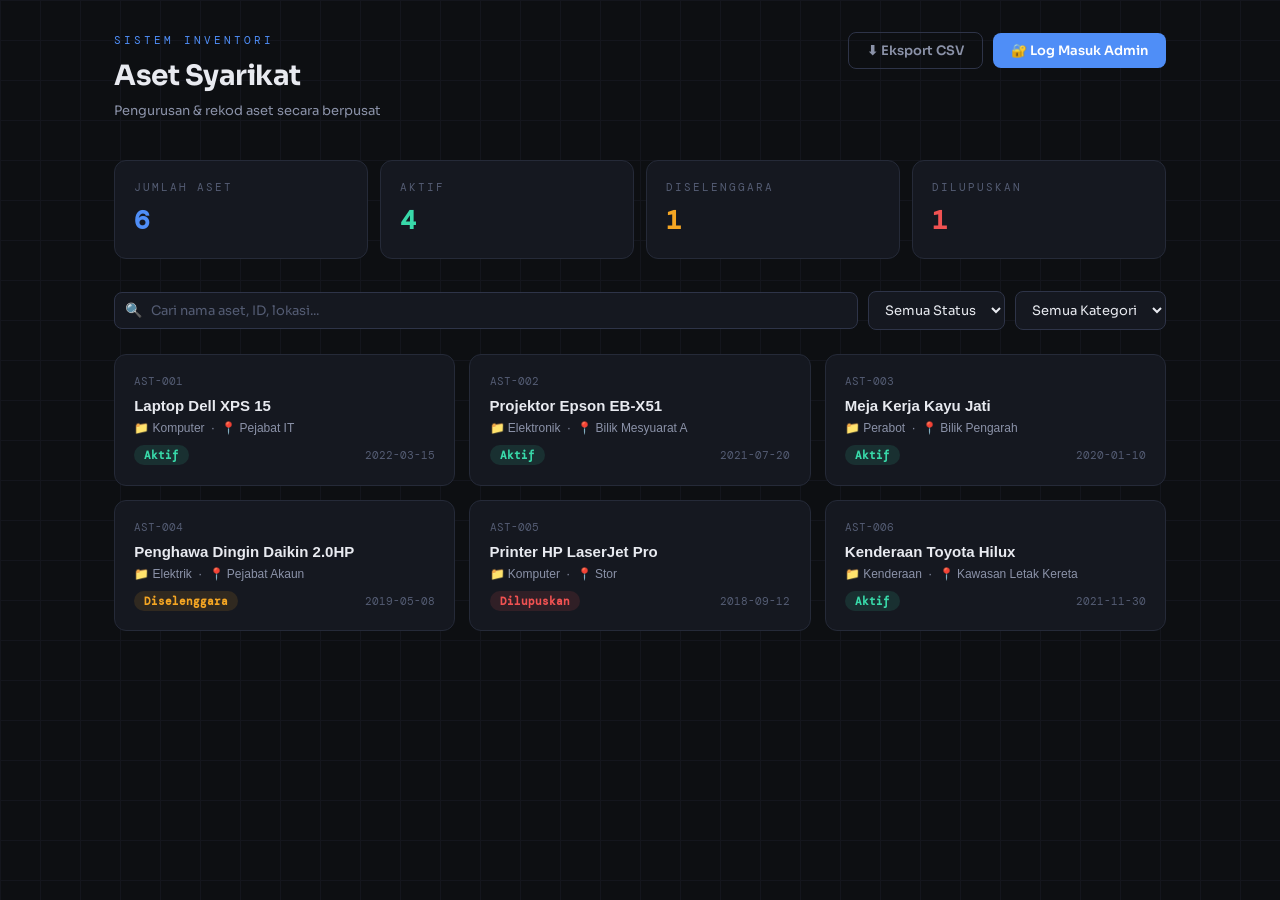
==== index.html @ 4e9213d9 "Add files via upload" ====
<!DOCTYPE html>
<html lang="ms">
<head>
<meta charset="UTF-8"/>
<meta name="viewport" content="width=device-width, initial-scale=1.0"/>
<title>Inventori Aset Syarikat</title>
<link href="https://fonts.googleapis.com/css2?family=DM+Mono:wght@400;500&family=Sora:wght@300;400;600;700&display=swap" rel="stylesheet"/>
<style>
:root {
  --bg: #0d0f12;
  --surface: #151820;
  --surface2: #1c2030;
  --border: #252a38;
  --border2: #2e3448;
  --accent: #4f8ef7;
  --accent2: #38d9a9;
  --warn: #f5a623;
  --danger: #f05252;
  --text: #e8eaf0;
  --text2: #8b92a8;
  --text3: #545c73;
  --mono: 'DM Mono', monospace;
  --sans: 'Sora', sans-serif;
}
*,*::before,*::after{box-sizing:border-box;margin:0;padding:0;}
html{scroll-behavior:smooth;}
body{font-family:var(--sans);background:var(--bg);color:var(--text);min-height:100vh;line-height:1.5;}

/* Subtle grid bg */
body::before{content:'';position:fixed;inset:0;background-image:linear-gradient(var(--border) 1px,transparent 1px),linear-gradient(90deg,var(--border) 1px,transparent 1px);background-size:40px 40px;opacity:0.3;pointer-events:none;z-index:0;}

.app{position:relative;z-index:1;max-width:1100px;margin:0 auto;padding:2rem 1.5rem;}

/* Header */
.header{display:flex;align-items:flex-start;justify-content:space-between;margin-bottom:2.5rem;gap:1rem;flex-wrap:wrap;}
.header-left{}
.logo-tag{font-family:var(--mono);font-size:11px;color:var(--accent);letter-spacing:3px;text-transform:uppercase;margin-bottom:6px;}
.title{font-size:28px;font-weight:700;color:var(--text);letter-spacing:-0.5px;}
.subtitle{font-size:13px;color:var(--text2);margin-top:4px;}
.header-right{display:flex;gap:10px;align-items:center;flex-wrap:wrap;}

/* Buttons */
.btn{padding:9px 18px;border-radius:8px;font-size:13px;font-weight:600;font-family:var(--sans);cursor:pointer;border:none;transition:all 0.15s;white-space:nowrap;}
.btn-primary{background:var(--accent);color:#fff;}
.btn-primary:hover{background:#3a7ae0;transform:translateY(-1px);}
.btn-ghost{background:transparent;color:var(--text2);border:1px solid var(--border2);}
.btn-ghost:hover{background:var(--surface2);color:var(--text);}
.btn-success{background:var(--accent2);color:#0d0f12;}
.btn-success:hover{background:#2bc499;}
.btn-danger{background:transparent;color:var(--danger);border:1px solid var(--danger);}
.btn-danger:hover{background:rgba(240,82,82,0.1);}
.btn-sm{padding:6px 12px;font-size:12px;}

/* Stats bar */
.stats-bar{display:grid;grid-template-columns:repeat(4,1fr);gap:12px;margin-bottom:2rem;}
.stat-card{background:var(--surface);border:1px solid var(--border);border-radius:12px;padding:1.1rem 1.2rem;}
.stat-label{font-size:11px;color:var(--text3);text-transform:uppercase;letter-spacing:2px;font-family:var(--mono);margin-bottom:6px;}
.stat-value{font-size:26px;font-weight:700;font-family:var(--mono);}
.stat-aktif{color:var(--accent2);}
.stat-selenggara{color:var(--warn);}
.stat-lupus{color:var(--danger);}
.stat-total{color:var(--accent);}

/* Toolbar */
.toolbar{display:flex;gap:10px;margin-bottom:1.5rem;flex-wrap:wrap;align-items:center;}
.search-wrap{position:relative;flex:1;min-width:200px;}
.search-wrap input{width:100%;background:var(--surface);border:1px solid var(--border2);border-radius:8px;padding:9px 12px 9px 36px;color:var(--text);font-size:13px;font-family:var(--sans);outline:none;transition:border-color 0.15s;}
.search-wrap input:focus{border-color:var(--accent);}
.search-wrap input::placeholder{color:var(--text3);}
.search-icon{position:absolute;left:11px;top:50%;transform:translateY(-50%);color:var(--text3);font-size:14px;pointer-events:none;}
.filter-select{background:var(--surface);border:1px solid var(--border2);border-radius:8px;padding:9px 12px;color:var(--text);font-size:13px;font-family:var(--sans);outline:none;cursor:pointer;}
.filter-select:focus{border-color:var(--accent);}

/* Asset grid */
.assets-grid{display:grid;grid-template-columns:repeat(auto-fill,minmax(280px,1fr));gap:14px;margin-bottom:2rem;}
.asset-btn{background:var(--surface);border:1px solid var(--border);border-radius:12px;padding:1.2rem;cursor:pointer;text-align:left;width:100%;transition:all 0.18s;position:relative;overflow:hidden;}
.asset-btn::before{content:'';position:absolute;top:0;left:0;right:0;height:3px;background:var(--accent);opacity:0;transition:opacity 0.18s;}
.asset-btn:hover{border-color:var(--border2);background:var(--surface2);transform:translateY(-2px);box-shadow:0 8px 24px rgba(0,0,0,0.4);}
.asset-btn:hover::before{opacity:1;}
.asset-btn.status-selenggara::before{background:var(--warn);}
.asset-btn.status-dilupuskan::before{background:var(--danger);}
.asset-id{font-family:var(--mono);font-size:11px;color:var(--text3);margin-bottom:8px;}
.asset-name{font-size:15px;font-weight:600;color:var(--text);margin-bottom:6px;line-height:1.3;}
.asset-cat{font-size:12px;color:var(--text2);margin-bottom:10px;}
.asset-footer{display:flex;align-items:center;justify-content:space-between;}
.status-badge{font-size:11px;font-weight:600;font-family:var(--mono);padding:3px 10px;border-radius:99px;}
.badge-aktif{background:rgba(56,217,169,0.12);color:var(--accent2);}
.badge-selenggara{background:rgba(245,166,35,0.12);color:var(--warn);}
.badge-dilupuskan{background:rgba(240,82,82,0.12);color:var(--danger);}
.asset-date{font-size:11px;color:var(--text3);font-family:var(--mono);}
.no-results{text-align:center;padding:3rem;color:var(--text3);font-size:14px;}

/* Modal */
.overlay{position:fixed;inset:0;background:rgba(0,0,0,0.7);backdrop-filter:blur(4px);z-index:100;display:none;align-items:center;justify-content:center;padding:1rem;}
.overlay.show{display:flex;}
.modal{background:var(--surface);border:1px solid var(--border2);border-radius:16px;width:100%;max-width:560px;max-height:90vh;overflow-y:auto;animation:slideUp 0.2s ease;}
@keyframes slideUp{from{transform:translateY(20px);opacity:0;}to{transform:translateY(0);opacity:1;}}
.modal-header{padding:1.5rem 1.5rem 1rem;border-bottom:1px solid var(--border);display:flex;justify-content:space-between;align-items:flex-start;gap:1rem;}
.modal-title{font-size:17px;font-weight:700;}
.modal-id{font-family:var(--mono);font-size:11px;color:var(--text3);margin-top:2px;}
.close-btn{background:none;border:none;color:var(--text3);font-size:20px;cursor:pointer;line-height:1;padding:2px;flex-shrink:0;}
.close-btn:hover{color:var(--text);}
.modal-body{padding:1.5rem;}
.detail-grid{display:grid;grid-template-columns:1fr 1fr;gap:12px;margin-bottom:1.2rem;}
.detail-item{background:var(--bg);border-radius:8px;padding:12px;}
.detail-label{font-size:10px;color:var(--text3);text-transform:uppercase;letter-spacing:2px;font-family:var(--mono);margin-bottom:4px;}
.detail-value{font-size:14px;color:var(--text);font-weight:500;}
.detail-full{grid-column:1/-1;}
.section-title{font-size:12px;color:var(--text3);text-transform:uppercase;letter-spacing:2px;font-family:var(--mono);margin-bottom:10px;margin-top:1.2rem;}

/* History */
.history-list{display:flex;flex-direction:column;gap:8px;}
.history-item{display:flex;gap:12px;align-items:flex-start;}
.history-dot{width:8px;height:8px;border-radius:50%;background:var(--border2);flex-shrink:0;margin-top:5px;}
.history-dot.dot-edit{background:var(--accent);}
.history-dot.dot-status{background:var(--warn);}
.history-dot.dot-create{background:var(--accent2);}
.history-content{flex:1;}
.history-action{font-size:13px;color:var(--text);}
.history-meta{font-size:11px;color:var(--text3);font-family:var(--mono);margin-top:1px;}
.no-history{font-size:13px;color:var(--text3);}

/* Modal actions */
.modal-actions{padding:1rem 1.5rem 1.5rem;display:flex;gap:8px;justify-content:flex-end;border-top:1px solid var(--border);}

/* Edit form */
.form-grid{display:grid;grid-template-columns:1fr 1fr;gap:12px;}
.form-group{display:flex;flex-direction:column;gap:6px;}
.form-group.full{grid-column:1/-1;}
.form-label{font-size:12px;color:var(--text2);font-weight:600;}
.form-input,.form-select,.form-textarea{background:var(--bg);border:1px solid var(--border2);border-radius:8px;padding:9px 12px;color:var(--text);font-size:13px;font-family:var(--sans);outline:none;transition:border-color 0.15s;width:100%;}
.form-input:focus,.form-select:focus,.form-textarea:focus{border-color:var(--accent);}
.form-textarea{resize:vertical;min-height:80px;}

/* Login modal */
.login-modal{max-width:360px;}
.login-body{padding:2rem;}
.login-title{font-size:20px;font-weight:700;margin-bottom:6px;}
.login-sub{font-size:13px;color:var(--text2);margin-bottom:1.5rem;}
.login-err{color:var(--danger);font-size:12px;margin-top:8px;min-height:18px;}

/* Toast */
.toast{position:fixed;bottom:2rem;right:2rem;background:var(--surface2);border:1px solid var(--border2);border-radius:10px;padding:12px 18px;font-size:13px;color:var(--text);z-index:999;transform:translateY(20px);opacity:0;transition:all 0.25s;pointer-events:none;max-width:300px;}
.toast.show{transform:translateY(0);opacity:1;}
.toast.toast-success{border-color:var(--accent2);color:var(--accent2);}
.toast.toast-error{border-color:var(--danger);color:var(--danger);}

/* Export */
.export-note{font-size:12px;color:var(--text3);margin-top:8px;}

/* Admin bar */
.admin-bar{display:flex;align-items:center;gap:10px;background:rgba(79,142,247,0.08);border:1px solid rgba(79,142,247,0.2);border-radius:10px;padding:10px 14px;margin-bottom:1.5rem;}
.admin-dot{width:8px;height:8px;border-radius:50%;background:var(--accent2);flex-shrink:0;}
.admin-label{font-size:12px;color:var(--accent);flex:1;}
.admin-bar .btn-sm{margin-left:auto;}

@media(max-width:600px){
  .stats-bar{grid-template-columns:1fr 1fr;}
  .detail-grid{grid-template-columns:1fr;}
  .form-grid{grid-template-columns:1fr;}
  .title{font-size:22px;}
  .modal-actions{flex-wrap:wrap;}
}
</style>
</head>
<body>
<div class="app">

  <!-- Header -->
  <div class="header">
    <div class="header-left">
      <div class="logo-tag">Sistem Inventori</div>
      <div class="title">Aset Syarikat</div>
      <div class="subtitle">Pengurusan & rekod aset secara berpusat</div>
    </div>
    <div class="header-right">
      <button class="btn btn-ghost" onclick="exportCSV()">⬇ Eksport CSV</button>
      <button class="btn btn-primary" id="btn-admin-login" onclick="showLoginModal()">🔐 Log Masuk Admin</button>
    </div>
  </div>

  <!-- Admin bar (hidden by default) -->
  <div class="admin-bar" id="admin-bar" style="display:none;">
    <div class="admin-dot"></div>
    <div class="admin-label">Mod Admin — anda boleh tambah, edit dan padam aset</div>
    <button class="btn btn-ghost btn-sm" onclick="doLogout()">Log Keluar</button>
    <button class="btn btn-primary btn-sm" onclick="showAddModal()">+ Tambah Aset</button>
  </div>

  <!-- Stats -->
  <div class="stats-bar" id="stats-bar"></div>

  <!-- Toolbar -->
  <div class="toolbar">
    <div class="search-wrap">
      <span class="search-icon">🔍</span>
      <input type="text" id="search-input" placeholder="Cari nama aset, ID, lokasi..." oninput="renderAssets()"/>
    </div>
    <select class="filter-select" id="filter-status" onchange="renderAssets()">
      <option value="">Semua Status</option>
      <option value="Aktif">Aktif</option>
      <option value="Diselenggara">Diselenggara</option>
      <option value="Dilupuskan">Dilupuskan</option>
    </select>
    <select class="filter-select" id="filter-kat" onchange="renderAssets()">
      <option value="">Semua Kategori</option>
    </select>
  </div>

  <!-- Assets -->
  <div class="assets-grid" id="assets-grid"></div>

</div>

<!-- Detail Modal -->
<div class="overlay" id="detail-overlay" onclick="closeDetail(event)">
  <div class="modal" id="detail-modal">
    <div class="modal-header">
      <div>
        <div class="modal-title" id="d-name"></div>
        <div class="modal-id" id="d-id"></div>
      </div>
      <button class="close-btn" onclick="closeOverlay('detail-overlay')">✕</button>
    </div>
    <div class="modal-body">
      <div class="detail-grid" id="d-grid"></div>
      <div class="section-title">Sejarah Perubahan</div>
      <div class="history-list" id="d-history"></div>
    </div>
    <div class="modal-actions" id="d-actions"></div>
  </div>
</div>

<!-- Add/Edit Modal -->
<div class="overlay" id="form-overlay" onclick="closeFormClick(event)">
  <div class="modal" id="form-modal">
    <div class="modal-header">
      <div><div class="modal-title" id="form-title">Tambah Aset Baru</div></div>
      <button class="close-btn" onclick="closeOverlay('form-overlay')">✕</button>
    </div>
    <div class="modal-body">
      <div class="form-grid">
        <div class="form-group"><label class="form-label">Nama Aset *</label><input class="form-input" id="f-name" placeholder="cth: Laptop Dell XPS 15"/></div>
        <div class="form-group"><label class="form-label">Kategori *</label><input class="form-input" id="f-kat" placeholder="cth: Komputer"/></div>
        <div class="form-group"><label class="form-label">Jenama / Model</label><input class="form-input" id="f-model" placeholder="cth: Dell XPS 15 9500"/></div>
        <div class="form-group"><label class="form-label">No. Siri</label><input class="form-input" id="f-siri" placeholder="cth: SN-20240001"/></div>
        <div class="form-group"><label class="form-label">Lokasi</label><input class="form-input" id="f-lokasi" placeholder="cth: Pejabat Utama"/></div>
        <div class="form-group"><label class="form-label">Pengguna / Pemegang</label><input class="form-input" id="f-pengguna" placeholder="cth: Ahmad bin Ali"/></div>
        <div class="form-group"><label class="form-label">Tarikh Perolehan</label><input class="form-input" id="f-tarikh" type="date"/></div>
        <div class="form-group"><label class="form-label">Status</label>
          <select class="form-select" id="f-status">
            <option>Aktif</option><option>Diselenggara</option><option>Dilupuskan</option>
          </select>
        </div>
        <div class="form-group"><label class="form-label">Nilai (RM)</label><input class="form-input" id="f-nilai" type="number" placeholder="0.00" min="0" step="0.01"/></div>
        <div class="form-group"><label class="form-label">Jabatan</label><input class="form-input" id="f-jabatan" placeholder="cth: IT / Operasi"/></div>
        <div class="form-group full"><label class="form-label">Catatan</label><textarea class="form-textarea" id="f-catatan" placeholder="Maklumat tambahan..."></textarea></div>
      </div>
    </div>
    <div class="modal-actions">
      <button class="btn btn-ghost" onclick="closeOverlay('form-overlay')">Batal</button>
      <button class="btn btn-primary" onclick="saveAsset()">Simpan</button>
    </div>
  </div>
</div>

<!-- Login Modal -->
<div class="overlay" id="login-overlay" onclick="closeLoginClick(event)">
  <div class="modal login-modal">
    <div class="modal-header">
      <div class="modal-title">Log Masuk Admin</div>
      <button class="close-btn" onclick="closeOverlay('login-overlay')">✕</button>
    </div>
    <div class="login-body">
      <div class="login-sub">Masukkan kata laluan untuk akses mod edit.</div>
      <div class="form-group">
        <label class="form-label">Kata Laluan</label>
        <input class="form-input" id="login-pass" type="password" placeholder="kata laluan admin" onkeydown="if(event.key==='Enter')doLogin()"/>
      </div>
      <div class="login-err" id="login-err"></div>
      <div style="margin-top:14px;display:flex;gap:8px;justify-content:flex-end;">
        <button class="btn btn-ghost" onclick="closeOverlay('login-overlay')">Batal</button>
        <button class="btn btn-primary" onclick="doLogin()">Masuk</button>
      </div>
    </div>
  </div>
</div>

<!-- Toast -->
<div class="toast" id="toast"></div>

<script>
// ─── CONFIG ──────────────────────────────────────────────
// TUKAR KATA LALUAN ADMIN DI SINI:
const ADMIN_PASSWORD = 'admin123';
const STORE_KEY = 'inventori_aset_v1';

// ─── DEFAULT DATA ────────────────────────────────────────
const DEFAULT_ASSETS = [
  {
    id:'AST-001', name:'Laptop Dell XPS 15', kategori:'Komputer',
    model:'Dell XPS 15 9500', siri:'SN-XPS-001', lokasi:'Pejabat IT',
    pengguna:'Ahmad bin Ali', jabatan:'Teknologi Maklumat',
    tarikh:'2022-03-15', nilai:5500, status:'Aktif',
    catatan:'Dilengkapi dengan RAM 16GB, SSD 512GB.',
    history:[{type:'create',action:'Aset didaftarkan',by:'Admin',date:'2022-03-15'}]
  },
  {
    id:'AST-002', name:'Projektor Epson EB-X51', kategori:'Elektronik',
    model:'Epson EB-X51', siri:'SN-EPX-002', lokasi:'Bilik Mesyuarat A',
    pengguna:'Jabatan Pengurusan', jabatan:'Pengurusan',
    tarikh:'2021-07-20', nilai:2800, status:'Aktif',
    catatan:'Digunakan untuk pembentangan rasmi.',
    history:[{type:'create',action:'Aset didaftarkan',by:'Admin',date:'2021-07-20'}]
  },
  {
    id:'AST-003', name:'Meja Kerja Kayu Jati', kategori:'Perabot',
    model:'Custom — Kayu Jati', siri:'-', lokasi:'Bilik Pengarah',
    pengguna:'Dato\' Razman', jabatan:'Pengurusan Atasan',
    tarikh:'2020-01-10', nilai:3200, status:'Aktif',
    catatan:'Meja kerja utama bilik pengarah.',
    history:[{type:'create',action:'Aset didaftarkan',by:'Admin',date:'2020-01-10'}]
  },
  {
    id:'AST-004', name:'Penghawa Dingin Daikin 2.0HP', kategori:'Elektrik',
    model:'Daikin FTKF50C', siri:'SN-DAK-004', lokasi:'Pejabat Akaun',
    pengguna:'Jabatan Akaun', jabatan:'Kewangan',
    tarikh:'2019-05-08', nilai:1900, status:'Diselenggara',
    catatan:'Sedang dalam proses servis oleh vendor.',
    history:[
      {type:'create',action:'Aset didaftarkan',by:'Admin',date:'2019-05-08'},
      {type:'status',action:'Status ditukar kepada Diselenggara',by:'Admin',date:'2024-11-01'}
    ]
  },
  {
    id:'AST-005', name:'Printer HP LaserJet Pro', kategori:'Komputer',
    model:'HP LaserJet Pro M404n', siri:'SN-HPL-005', lokasi:'Stor',
    pengguna:'-', jabatan:'IT',
    tarikh:'2018-09-12', nilai:1200, status:'Dilupuskan',
    catatan:'Rosak dan tidak dapat dibaiki. Perlu dilupuskan.',
    history:[
      {type:'create',action:'Aset didaftarkan',by:'Admin',date:'2018-09-12'},
      {type:'status',action:'Status ditukar kepada Dilupuskan',by:'Admin',date:'2024-01-15'}
    ]
  },
  {
    id:'AST-006', name:'Kenderaan Toyota Hilux', kategori:'Kenderaan',
    model:'Toyota Hilux 2.4G', siri:'No. Plat: ABC 1234', lokasi:'Kawasan Letak Kereta',
    pengguna:'Jabatan Operasi', jabatan:'Operasi',
    tarikh:'2021-11-30', nilai:92000, status:'Aktif',
    catatan:'Kenderaan operasi lapangan.',
    history:[{type:'create',action:'Aset didaftarkan',by:'Admin',date:'2021-11-30'}]
  },
];

// ─── STATE ───────────────────────────────────────────────
let isAdmin = false;
let editingId = null;
let assets = [];

function loadAssets() {
  try {
    const s = localStorage.getItem(STORE_KEY);
    if(s) { assets = JSON.parse(s); return; }
  } catch(e){}
  assets = JSON.parse(JSON.stringify(DEFAULT_ASSETS));
  saveAssets();
}
function saveAssets() {
  try { localStorage.setItem(STORE_KEY, JSON.stringify(assets)); } catch(e){}
}
function genId() {
  const nums = assets.map(a=>parseInt(a.id.replace('AST-',''))||0);
  const next = (nums.length ? Math.max(...nums) : 0) + 1;
  return 'AST-' + String(next).padStart(3,'0');
}
function today() { return new Date().toISOString().slice(0,10); }

// ─── STATS ───────────────────────────────────────────────
function renderStats() {
  const total = assets.length;
  const aktif = assets.filter(a=>a.status==='Aktif').length;
  const sel = assets.filter(a=>a.status==='Diselenggara').length;
  const lup = assets.filter(a=>a.status==='Dilupuskan').length;
  document.getElementById('stats-bar').innerHTML = `
    <div class="stat-card"><div class="stat-label">Jumlah Aset</div><div class="stat-value stat-total">${total}</div></div>
    <div class="stat-card"><div class="stat-label">Aktif</div><div class="stat-value stat-aktif">${aktif}</div></div>
    <div class="stat-card"><div class="stat-label">Diselenggara</div><div class="stat-value stat-selenggara">${sel}</div></div>
    <div class="stat-card"><div class="stat-label">Dilupuskan</div><div class="stat-value stat-lupus">${lup}</div></div>
  `;
}

// ─── FILTERS ─────────────────────────────────────────────
function buildKatFilter() {
  const kats = [...new Set(assets.map(a=>a.kategori))].sort();
  const sel = document.getElementById('filter-kat');
  const cur = sel.value;
  sel.innerHTML = '<option value="">Semua Kategori</option>' +
    kats.map(k=>`<option value="${k}"${k===cur?' selected':''}>${k}</option>`).join('');
}

// ─── RENDER ASSETS ───────────────────────────────────────
function renderAssets() {
  buildKatFilter();
  const q = document.getElementById('search-input').value.toLowerCase();
  const fs = document.getElementById('filter-status').value;
  const fk = document.getElementById('filter-kat').value;

  const filtered = assets.filter(a=>{
    const match = !q || a.name.toLowerCase().includes(q) || a.id.toLowerCase().includes(q)
      || a.lokasi.toLowerCase().includes(q) || a.kategori.toLowerCase().includes(q)
      || (a.pengguna||'').toLowerCase().includes(q);
    const mStatus = !fs || a.status===fs;
    const mKat = !fk || a.kategori===fk;
    return match && mStatus && mKat;
  });

  const grid = document.getElementById('assets-grid');
  if(!filtered.length) {
    grid.innerHTML = '<div class="no-results">Tiada aset ditemui.</div>';
    return;
  }
  grid.innerHTML = filtered.map(a => {
    const sc = a.status==='Aktif'?'aktif':a.status==='Diselenggara'?'selenggara':'dilupuskan';
    const bc = a.status==='Aktif'?'badge-aktif':a.status==='Diselenggara'?'badge-selenggara':'badge-dilupuskan';
    return `<button class="asset-btn status-${sc}" onclick="openDetail('${a.id}')">
      <div class="asset-id">${a.id}</div>
      <div class="asset-name">${a.name}</div>
      <div class="asset-cat">📁 ${a.kategori}${a.lokasi?' &nbsp;·&nbsp; 📍 '+a.lokasi:''}</div>
      <div class="asset-footer">
        <span class="status-badge ${bc}">${a.status}</span>
        <span class="asset-date">${a.tarikh||''}</span>
      </div>
    </button>`;
  }).join('');
  renderStats();
}

// ─── DETAIL ──────────────────────────────────────────────
function openDetail(id) {
  const a = assets.find(x=>x.id===id);
  if(!a) return;
  document.getElementById('d-name').textContent = a.name;
  document.getElementById('d-id').textContent = a.id;

  const sc = a.status==='Aktif'?'badge-aktif':a.status==='Diselenggara'?'badge-selenggara':'badge-dilupuskan';
  document.getElementById('d-grid').innerHTML = `
    <div class="detail-item"><div class="detail-label">Status</div><div class="detail-value"><span class="status-badge ${sc}">${a.status}</span></div></div>
    <div class="detail-item"><div class="detail-label">Kategori</div><div class="detail-value">${a.kategori}</div></div>
    <div class="detail-item"><div class="detail-label">Model / Jenama</div><div class="detail-value">${a.model||'—'}</div></div>
    <div class="detail-item"><div class="detail-label">No. Siri</div><div class="detail-value">${a.siri||'—'}</div></div>
    <div class="detail-item"><div class="detail-label">Lokasi</div><div class="detail-value">${a.lokasi||'—'}</div></div>
    <div class="detail-item"><div class="detail-label">Pengguna</div><div class="detail-value">${a.pengguna||'—'}</div></div>
    <div class="detail-item"><div class="detail-label">Jabatan</div><div class="detail-value">${a.jabatan||'—'}</div></div>
    <div class="detail-item"><div class="detail-label">Tarikh Perolehan</div><div class="detail-value">${a.tarikh||'—'}</div></div>
    <div class="detail-item"><div class="detail-label">Nilai (RM)</div><div class="detail-value">${a.nilai!=null?'RM '+Number(a.nilai).toLocaleString('ms-MY',{minimumFractionDigits:2}):'—'}</div></div>
    <div class="detail-item detail-full"><div class="detail-label">Catatan</div><div class="detail-value">${a.catatan||'—'}</div></div>
  `;

  const hist = a.history||[];
  document.getElementById('d-history').innerHTML = hist.length
    ? hist.slice().reverse().map(h=>`
        <div class="history-item">
          <div class="history-dot dot-${h.type}"></div>
          <div class="history-content">
            <div class="history-action">${h.action}</div>
            <div class="history-meta">${h.date} · ${h.by}</div>
          </div>
        </div>`).join('')
    : '<div class="no-history">Tiada sejarah.</div>';

  const actions = document.getElementById('d-actions');
  if(isAdmin) {
    actions.innerHTML = `
      <button class="btn btn-danger btn-sm" onclick="deleteAsset('${a.id}')">Padam</button>
      <button class="btn btn-ghost btn-sm" onclick="closeOverlay('detail-overlay')">Tutup</button>
      <button class="btn btn-primary btn-sm" onclick="showEditModal('${a.id}')">✏️ Edit</button>`;
  } else {
    actions.innerHTML = `<button class="btn btn-ghost" onclick="closeOverlay('detail-overlay')">Tutup</button>`;
  }

  document.getElementById('detail-overlay').classList.add('show');
}

function closeDetail(e) { if(e.target===document.getElementById('detail-overlay')) closeOverlay('detail-overlay'); }

// ─── ADD / EDIT FORM ─────────────────────────────────────
function showAddModal() {
  editingId = null;
  document.getElementById('form-title').textContent = 'Tambah Aset Baru';
  ['name','kat','model','siri','lokasi','pengguna','jabatan','catatan'].forEach(k=>document.getElementById('f-'+k).value='');
  document.getElementById('f-tarikh').value = today();
  document.getElementById('f-status').value = 'Aktif';
  document.getElementById('f-nilai').value = '';
  document.getElementById('form-overlay').classList.add('show');
}

function showEditModal(id) {
  const a = assets.find(x=>x.id===id);
  if(!a) return;
  editingId = id;
  document.getElementById('form-title').textContent = 'Edit Aset — ' + id;
  document.getElementById('f-name').value = a.name||'';
  document.getElementById('f-kat').value = a.kategori||'';
  document.getElementById('f-model').value = a.model||'';
  document.getElementById('f-siri').value = a.siri||'';
  document.getElementById('f-lokasi').value = a.lokasi||'';
  document.getElementById('f-pengguna').value = a.pengguna||'';
  document.getElementById('f-jabatan').value = a.jabatan||'';
  document.getElementById('f-tarikh').value = a.tarikh||'';
  document.getElementById('f-status').value = a.status||'Aktif';
  document.getElementById('f-nilai').value = a.nilai!=null?a.nilai:'';
  document.getElementById('f-catatan').value = a.catatan||'';
  closeOverlay('detail-overlay');
  document.getElementById('form-overlay').classList.add('show');
}

function saveAsset() {
  const name = document.getElementById('f-name').value.trim();
  const kat = document.getElementById('f-kat').value.trim();
  if(!name||!kat){ showToast('Nama dan kategori wajib diisi.','error'); return; }

  const nowDate = today();
  const status = document.getElementById('f-status').value;

  if(editingId) {
    const idx = assets.findIndex(a=>a.id===editingId);
    if(idx<0) return;
    const old = assets[idx];
    const hist = [...(old.history||[])];
    if(old.status!==status) hist.push({type:'status',action:`Status ditukar kepada ${status}`,by:'Admin',date:nowDate});
    hist.push({type:'edit',action:'Maklumat aset dikemaskini',by:'Admin',date:nowDate});
    assets[idx] = {
      ...old,
      name, kategori:kat,
      model:document.getElementById('f-model').value.trim()||old.model,
      siri:document.getElementById('f-siri').value.trim()||old.siri,
      lokasi:document.getElementById('f-lokasi').value.trim(),
      pengguna:document.getElementById('f-pengguna').value.trim(),
      jabatan:document.getElementById('f-jabatan').value.trim(),
      tarikh:document.getElementById('f-tarikh').value||old.tarikh,
      status,
      nilai:document.getElementById('f-nilai').value!==''?parseFloat(document.getElementById('f-nilai').value):old.nilai,
      catatan:document.getElementById('f-catatan').value.trim(),
      history:hist
    };
    showToast('Aset berjaya dikemaskini!','success');
  } else {
    const newId = genId();
    assets.push({
      id:newId, name, kategori:kat,
      model:document.getElementById('f-model').value.trim(),
      siri:document.getElementById('f-siri').value.trim(),
      lokasi:document.getElementById('f-lokasi').value.trim(),
      pengguna:document.getElementById('f-pengguna').value.trim(),
      jabatan:document.getElementById('f-jabatan').value.trim(),
      tarikh:document.getElementById('f-tarikh').value,
      status,
      nilai:document.getElementById('f-nilai').value!==''?parseFloat(document.getElementById('f-nilai').value):null,
      catatan:document.getElementById('f-catatan').value.trim(),
      history:[{type:'create',action:'Aset didaftarkan',by:'Admin',date:nowDate}]
    });
    showToast(`Aset ${newId} berjaya ditambah!`,'success');
  }
  saveAssets();
  closeOverlay('form-overlay');
  renderAssets();
}

function deleteAsset(id) {
  if(!confirm(`Padam aset ${id}? Tindakan ini tidak boleh dibatalkan.`)) return;
  assets = assets.filter(a=>a.id!==id);
  saveAssets();
  closeOverlay('detail-overlay');
  renderAssets();
  showToast('Aset berjaya dipadamkan.','success');
}

function closeFormClick(e) { if(e.target===document.getElementById('form-overlay')) closeOverlay('form-overlay'); }

// ─── EXPORT CSV ──────────────────────────────────────────
function exportCSV() {
  const headers = ['ID','Nama','Kategori','Model','No. Siri','Lokasi','Pengguna','Jabatan','Tarikh Perolehan','Status','Nilai (RM)','Catatan'];
  const rows = assets.map(a=>[
    a.id, a.name, a.kategori, a.model||'', a.siri||'',
    a.lokasi||'', a.pengguna||'', a.jabatan||'', a.tarikh||'',
    a.status, a.nilai!=null?a.nilai:'', (a.catatan||'').replace(/,/g,';')
  ]);
  const csv = [headers, ...rows].map(r=>r.map(v=>`"${v}"`).join(',')).join('\n');
  const blob = new Blob(['\uFEFF'+csv], {type:'text/csv;charset=utf-8;'});
  const url = URL.createObjectURL(blob);
  const a = document.createElement('a');
  a.href=url; a.download=`inventori_aset_${today()}.csv`;
  a.click(); URL.revokeObjectURL(url);
  showToast('CSV berjaya dieksport!','success');
}

// ─── AUTH ────────────────────────────────────────────────
function showLoginModal() { document.getElementById('login-pass').value=''; document.getElementById('login-err').textContent=''; document.getElementById('login-overlay').classList.add('show'); setTimeout(()=>document.getElementById('login-pass').focus(),100); }
function doLogin() {
  const p = document.getElementById('login-pass').value;
  if(p===ADMIN_PASSWORD) {
    isAdmin=true;
    closeOverlay('login-overlay');
    document.getElementById('admin-bar').style.display='flex';
    document.getElementById('btn-admin-login').style.display='none';
    showToast('Selamat datang, Admin!','success');
    renderAssets();
  } else {
    document.getElementById('login-err').textContent='Kata laluan salah.';
  }
}
function doLogout() {
  isAdmin=false;
  document.getElementById('admin-bar').style.display='none';
  document.getElementById('btn-admin-login').style.display='';
  showToast('Anda telah log keluar.');
  renderAssets();
}
function closeLoginClick(e) { if(e.target===document.getElementById('login-overlay')) closeOverlay('login-overlay'); }

// ─── UTILS ───────────────────────────────────────────────
function closeOverlay(id) { document.getElementById(id).classList.remove('show'); }
function showToast(msg, type='') {
  const t = document.getElementById('toast');
  t.textContent=msg; t.className='toast'+(type?' toast-'+type:'');
  t.classList.add('show');
  setTimeout(()=>t.classList.remove('show'),2800);
}

// ─── INIT ────────────────────────────────────────────────
loadAssets();
renderAssets();
</script>
</body>
</html>
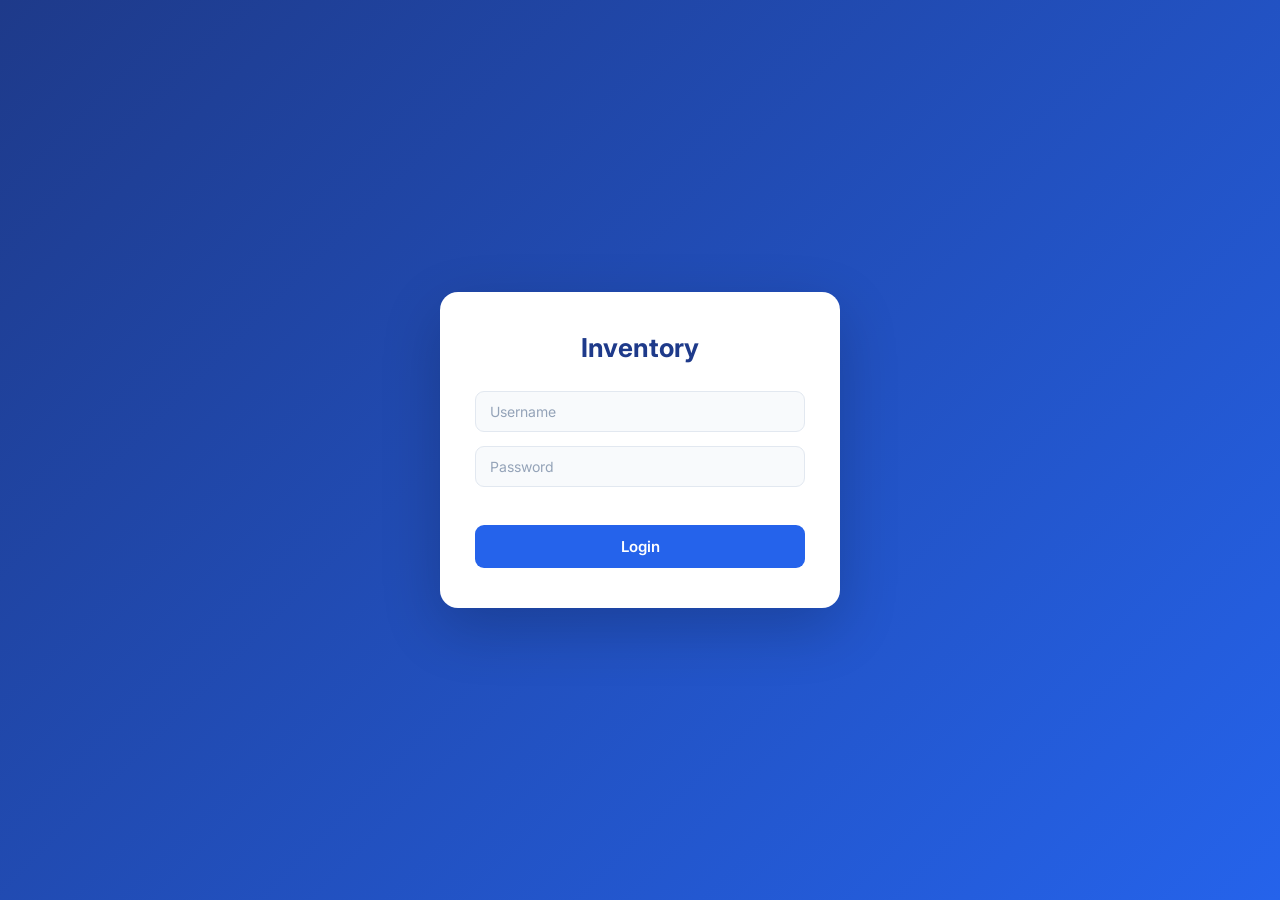
==== commit 5f5f1a3b: "Add files via upload" ====
--- a/index.html
+++ b/index.html
@@ -1,636 +1,616 @@
 <!DOCTYPE html>
-<html lang="ms">
+<html lang="en">
 <head>
 <meta charset="UTF-8"/>
 <meta name="viewport" content="width=device-width, initial-scale=1.0"/>
-<title>Inventori Aset Syarikat</title>
-<link href="https://fonts.googleapis.com/css2?family=DM+Mono:wght@400;500&family=Sora:wght@300;400;600;700&display=swap" rel="stylesheet"/>
+<title>Inventory Global</title>
+<link href="https://fonts.googleapis.com/css2?family=Inter:wght@400;500;600;700&display=swap" rel="stylesheet"/>
 <style>
 :root {
-  --bg: #0d0f12;
-  --surface: #151820;
-  --surface2: #1c2030;
-  --border: #252a38;
-  --border2: #2e3448;
-  --accent: #4f8ef7;
-  --accent2: #38d9a9;
-  --warn: #f5a623;
-  --danger: #f05252;
-  --text: #e8eaf0;
-  --text2: #8b92a8;
-  --text3: #545c73;
-  --mono: 'DM Mono', monospace;
-  --sans: 'Sora', sans-serif;
+  --navy: #1e3a8a;
+  --navy2: #1e40af;
+  --blue: #2563eb;
+  --blue-light: #dbeafe;
+  --bg: #f1f5f9;
+  --white: #ffffff;
+  --border: #e2e8f0;
+  --text: #1e293b;
+  --text2: #64748b;
+  --label: #1e3a8a;
+  --input-bg: #f8fafc;
+  --shadow: 0 2px 12px rgba(30,58,138,0.08);
+  --shadow-hover: 0 8px 28px rgba(30,58,138,0.15);
 }
 *,*::before,*::after{box-sizing:border-box;margin:0;padding:0;}
-html{scroll-behavior:smooth;}
-body{font-family:var(--sans);background:var(--bg);color:var(--text);min-height:100vh;line-height:1.5;}
-
-/* Subtle grid bg */
-body::before{content:'';position:fixed;inset:0;background-image:linear-gradient(var(--border) 1px,transparent 1px),linear-gradient(90deg,var(--border) 1px,transparent 1px);background-size:40px 40px;opacity:0.3;pointer-events:none;z-index:0;}
-
-.app{position:relative;z-index:1;max-width:1100px;margin:0 auto;padding:2rem 1.5rem;}
-
-/* Header */
-.header{display:flex;align-items:flex-start;justify-content:space-between;margin-bottom:2.5rem;gap:1rem;flex-wrap:wrap;}
-.header-left{}
-.logo-tag{font-family:var(--mono);font-size:11px;color:var(--accent);letter-spacing:3px;text-transform:uppercase;margin-bottom:6px;}
-.title{font-size:28px;font-weight:700;color:var(--text);letter-spacing:-0.5px;}
-.subtitle{font-size:13px;color:var(--text2);margin-top:4px;}
-.header-right{display:flex;gap:10px;align-items:center;flex-wrap:wrap;}
-
-/* Buttons */
-.btn{padding:9px 18px;border-radius:8px;font-size:13px;font-weight:600;font-family:var(--sans);cursor:pointer;border:none;transition:all 0.15s;white-space:nowrap;}
-.btn-primary{background:var(--accent);color:#fff;}
-.btn-primary:hover{background:#3a7ae0;transform:translateY(-1px);}
-.btn-ghost{background:transparent;color:var(--text2);border:1px solid var(--border2);}
-.btn-ghost:hover{background:var(--surface2);color:var(--text);}
-.btn-success{background:var(--accent2);color:#0d0f12;}
-.btn-success:hover{background:#2bc499;}
-.btn-danger{background:transparent;color:var(--danger);border:1px solid var(--danger);}
-.btn-danger:hover{background:rgba(240,82,82,0.1);}
-.btn-sm{padding:6px 12px;font-size:12px;}
-
-/* Stats bar */
-.stats-bar{display:grid;grid-template-columns:repeat(4,1fr);gap:12px;margin-bottom:2rem;}
-.stat-card{background:var(--surface);border:1px solid var(--border);border-radius:12px;padding:1.1rem 1.2rem;}
-.stat-label{font-size:11px;color:var(--text3);text-transform:uppercase;letter-spacing:2px;font-family:var(--mono);margin-bottom:6px;}
-.stat-value{font-size:26px;font-weight:700;font-family:var(--mono);}
-.stat-aktif{color:var(--accent2);}
-.stat-selenggara{color:var(--warn);}
-.stat-lupus{color:var(--danger);}
-.stat-total{color:var(--accent);}
-
-/* Toolbar */
-.toolbar{display:flex;gap:10px;margin-bottom:1.5rem;flex-wrap:wrap;align-items:center;}
-.search-wrap{position:relative;flex:1;min-width:200px;}
-.search-wrap input{width:100%;background:var(--surface);border:1px solid var(--border2);border-radius:8px;padding:9px 12px 9px 36px;color:var(--text);font-size:13px;font-family:var(--sans);outline:none;transition:border-color 0.15s;}
-.search-wrap input:focus{border-color:var(--accent);}
-.search-wrap input::placeholder{color:var(--text3);}
-.search-icon{position:absolute;left:11px;top:50%;transform:translateY(-50%);color:var(--text3);font-size:14px;pointer-events:none;}
-.filter-select{background:var(--surface);border:1px solid var(--border2);border-radius:8px;padding:9px 12px;color:var(--text);font-size:13px;font-family:var(--sans);outline:none;cursor:pointer;}
-.filter-select:focus{border-color:var(--accent);}
-
-/* Asset grid */
-.assets-grid{display:grid;grid-template-columns:repeat(auto-fill,minmax(280px,1fr));gap:14px;margin-bottom:2rem;}
-.asset-btn{background:var(--surface);border:1px solid var(--border);border-radius:12px;padding:1.2rem;cursor:pointer;text-align:left;width:100%;transition:all 0.18s;position:relative;overflow:hidden;}
-.asset-btn::before{content:'';position:absolute;top:0;left:0;right:0;height:3px;background:var(--accent);opacity:0;transition:opacity 0.18s;}
-.asset-btn:hover{border-color:var(--border2);background:var(--surface2);transform:translateY(-2px);box-shadow:0 8px 24px rgba(0,0,0,0.4);}
-.asset-btn:hover::before{opacity:1;}
-.asset-btn.status-selenggara::before{background:var(--warn);}
-.asset-btn.status-dilupuskan::before{background:var(--danger);}
-.asset-id{font-family:var(--mono);font-size:11px;color:var(--text3);margin-bottom:8px;}
-.asset-name{font-size:15px;font-weight:600;color:var(--text);margin-bottom:6px;line-height:1.3;}
-.asset-cat{font-size:12px;color:var(--text2);margin-bottom:10px;}
-.asset-footer{display:flex;align-items:center;justify-content:space-between;}
-.status-badge{font-size:11px;font-weight:600;font-family:var(--mono);padding:3px 10px;border-radius:99px;}
-.badge-aktif{background:rgba(56,217,169,0.12);color:var(--accent2);}
-.badge-selenggara{background:rgba(245,166,35,0.12);color:var(--warn);}
-.badge-dilupuskan{background:rgba(240,82,82,0.12);color:var(--danger);}
-.asset-date{font-size:11px;color:var(--text3);font-family:var(--mono);}
-.no-results{text-align:center;padding:3rem;color:var(--text3);font-size:14px;}
-
-/* Modal */
-.overlay{position:fixed;inset:0;background:rgba(0,0,0,0.7);backdrop-filter:blur(4px);z-index:100;display:none;align-items:center;justify-content:center;padding:1rem;}
+body{font-family:'Inter',sans-serif;background:var(--bg);color:var(--text);min-height:100vh;}
+
+/* ── PAGE SYSTEM ── */
+.page{display:none;}
+.page.active{display:flex;}
+
+/* ── LOGIN PAGE ── */
+#page-login{
+  min-height:100vh;
+  align-items:center;justify-content:center;
+  background:linear-gradient(135deg,#1e3a8a 0%,#2563eb 100%);
+}
+.login-card{
+  background:var(--white);border-radius:18px;
+  padding:2.5rem 2.2rem;width:100%;max-width:400px;
+  box-shadow:0 20px 60px rgba(0,0,0,0.2);
+}
+.login-title{font-size:26px;font-weight:700;color:var(--navy);text-align:center;margin-bottom:1.8rem;}
+.login-field{margin-bottom:14px;}
+.login-field input{
+  width:100%;padding:11px 14px;border:1.5px solid var(--border);
+  border-radius:9px;font-size:14px;font-family:'Inter',sans-serif;
+  background:var(--input-bg);color:var(--text);outline:none;
+  transition:border-color 0.15s;
+}
+.login-field input:focus{border-color:var(--blue);}
+.login-field input::placeholder{color:#94a3b8;}
+.login-err{color:#dc2626;font-size:12px;min-height:18px;margin-top:4px;}
+.login-btn{
+  width:100%;padding:12px;background:var(--blue);border:none;
+  border-radius:9px;color:#fff;font-size:15px;font-weight:600;
+  cursor:pointer;font-family:'Inter',sans-serif;transition:background 0.15s;margin-top:6px;
+}
+.login-btn:hover{background:#1d4ed8;}
+
+/* ── MAIN LAYOUT ── */
+#page-main{min-height:100vh;flex-direction:row;}
+.sidebar{
+  width:148px;min-height:100vh;background:var(--navy);
+  display:flex;flex-direction:column;padding:1.2rem 0.8rem;
+  gap:8px;flex-shrink:0;position:fixed;top:0;left:0;height:100%;z-index:10;
+}
+.sidebar-title{
+  color:#fff;font-size:14px;font-weight:700;
+  padding:0.4rem 0.6rem;margin-bottom:0.4rem;letter-spacing:0.3px;
+}
+.sidebar-btn{
+  background:rgba(255,255,255,0.12);border:none;border-radius:8px;
+  color:#fff;font-size:12px;font-weight:500;padding:9px 10px;
+  cursor:pointer;font-family:'Inter',sans-serif;text-align:left;
+  transition:background 0.15s;
+}
+.sidebar-btn:hover{background:rgba(255,255,255,0.22);}
+.sidebar-btn.danger{margin-top:auto;background:rgba(255,255,255,0.08);}
+.sidebar-btn.danger:hover{background:rgba(220,38,38,0.3);}
+
+.main-content{margin-left:148px;flex:1;padding:2rem 2.5rem;min-height:100vh;}
+
+/* ── DASHBOARD ── */
+#section-dashboard{}
+.page-title{font-size:28px;font-weight:700;color:var(--text);margin-bottom:0.3rem;}
+.page-sub{font-size:13px;color:var(--text2);margin-bottom:1.8rem;}
+.divider{height:1px;background:var(--border);margin-bottom:2rem;}
+
+.cards-grid{
+  display:flex;flex-wrap:wrap;gap:16px;
+}
+.person-card{
+  background:var(--white);border:1.5px solid var(--border);
+  border-radius:14px;padding:1.6rem 1.4rem;
+  min-width:180px;cursor:pointer;
+  font-size:15px;font-weight:700;color:var(--navy);
+  letter-spacing:0.5px;text-align:center;
+  box-shadow:var(--shadow);transition:all 0.18s;
+  position:relative;overflow:hidden;
+}
+.person-card::after{
+  content:'';position:absolute;bottom:0;left:0;right:0;
+  height:3px;background:var(--blue);opacity:0;transition:opacity 0.18s;
+}
+.person-card:hover{
+  box-shadow:var(--shadow-hover);transform:translateY(-3px);
+  border-color:#bfdbfe;
+}
+.person-card:hover::after{opacity:1;}
+.person-card .card-icon{font-size:28px;margin-bottom:10px;}
+.person-card .card-dept{font-size:11px;color:var(--text2);font-weight:400;margin-top:4px;letter-spacing:0;}
+
+/* ── DETAIL VIEW ── */
+#section-detail{display:none;}
+.back-note{font-size:13px;color:var(--text2);margin-bottom:1.8rem;}
+.back-note button{
+  background:none;border:none;color:var(--blue);font-size:13px;
+  cursor:pointer;font-family:'Inter',sans-serif;font-weight:500;
+  padding:0;text-decoration:underline;
+}
+
+.detail-card{
+  background:var(--white);border:1px solid var(--border);
+  border-radius:14px;overflow:hidden;box-shadow:var(--shadow);
+  max-width:860px;
+}
+.detail-header{
+  background:linear-gradient(90deg,var(--navy) 0%,var(--navy2) 100%);
+  padding:1.4rem 2rem;display:flex;align-items:center;gap:14px;
+}
+.detail-header-avatar{
+  width:48px;height:48px;border-radius:50%;
+  background:rgba(255,255,255,0.18);
+  display:flex;align-items:center;justify-content:center;
+  font-size:20px;font-weight:700;color:#fff;flex-shrink:0;
+}
+.detail-header-info{}
+.detail-header-name{font-size:20px;font-weight:700;color:#fff;}
+.detail-header-dept{font-size:12px;color:rgba(255,255,255,0.7);margin-top:2px;}
+
+.detail-body{padding:1.8rem 2rem;}
+.field-row{
+  display:grid;grid-template-columns:220px 1fr;
+  align-items:start;padding:1rem 0;
+  border-bottom:1px solid var(--border);gap:1rem;
+}
+.field-row:last-child{border-bottom:none;}
+.field-label{
+  font-size:14px;font-weight:600;color:var(--label);
+  padding-top:2px;
+}
+.field-value{
+  font-size:14px;color:var(--text);background:var(--input-bg);
+  border:1.5px solid var(--border);border-radius:8px;
+  padding:9px 13px;line-height:1.6;
+  white-space:pre-wrap;word-break:break-word;
+  min-height:40px;
+}
+
+.detail-actions{
+  padding:1.2rem 2rem;border-top:1px solid var(--border);
+  display:flex;gap:10px;justify-content:flex-end;
+  background:#fafbfc;
+}
+.btn-save{
+  padding:10px 28px;background:var(--blue);border:none;
+  border-radius:9px;color:#fff;font-size:14px;font-weight:600;
+  cursor:pointer;font-family:'Inter',sans-serif;transition:background 0.15s;
+}
+.btn-save:hover{background:#1d4ed8;}
+.btn-edit{
+  padding:10px 22px;background:var(--white);border:1.5px solid var(--border);
+  border-radius:9px;color:var(--text);font-size:14px;font-weight:500;
+  cursor:pointer;font-family:'Inter',sans-serif;transition:all 0.15s;
+}
+.btn-edit:hover{background:var(--bg);border-color:#94a3b8;}
+.btn-delete{
+  padding:10px 18px;background:var(--white);border:1.5px solid #fca5a5;
+  border-radius:9px;color:#dc2626;font-size:14px;font-weight:500;
+  cursor:pointer;font-family:'Inter',sans-serif;transition:all 0.15s;
+}
+.btn-delete:hover{background:#fef2f2;}
+
+/* edit mode */
+.field-value.editable{
+  background:#fff;border-color:#93c5fd;outline:none;
+  box-shadow:0 0 0 3px rgba(59,130,246,0.1);
+}
+
+/* ── ADD MODAL ── */
+.overlay{
+  position:fixed;inset:0;background:rgba(0,0,0,0.45);
+  backdrop-filter:blur(3px);z-index:100;
+  display:none;align-items:center;justify-content:center;padding:1rem;
+}
 .overlay.show{display:flex;}
-.modal{background:var(--surface);border:1px solid var(--border2);border-radius:16px;width:100%;max-width:560px;max-height:90vh;overflow-y:auto;animation:slideUp 0.2s ease;}
-@keyframes slideUp{from{transform:translateY(20px);opacity:0;}to{transform:translateY(0);opacity:1;}}
-.modal-header{padding:1.5rem 1.5rem 1rem;border-bottom:1px solid var(--border);display:flex;justify-content:space-between;align-items:flex-start;gap:1rem;}
-.modal-title{font-size:17px;font-weight:700;}
-.modal-id{font-family:var(--mono);font-size:11px;color:var(--text3);margin-top:2px;}
-.close-btn{background:none;border:none;color:var(--text3);font-size:20px;cursor:pointer;line-height:1;padding:2px;flex-shrink:0;}
-.close-btn:hover{color:var(--text);}
-.modal-body{padding:1.5rem;}
-.detail-grid{display:grid;grid-template-columns:1fr 1fr;gap:12px;margin-bottom:1.2rem;}
-.detail-item{background:var(--bg);border-radius:8px;padding:12px;}
-.detail-label{font-size:10px;color:var(--text3);text-transform:uppercase;letter-spacing:2px;font-family:var(--mono);margin-bottom:4px;}
-.detail-value{font-size:14px;color:var(--text);font-weight:500;}
-.detail-full{grid-column:1/-1;}
-.section-title{font-size:12px;color:var(--text3);text-transform:uppercase;letter-spacing:2px;font-family:var(--mono);margin-bottom:10px;margin-top:1.2rem;}
-
-/* History */
-.history-list{display:flex;flex-direction:column;gap:8px;}
-.history-item{display:flex;gap:12px;align-items:flex-start;}
-.history-dot{width:8px;height:8px;border-radius:50%;background:var(--border2);flex-shrink:0;margin-top:5px;}
-.history-dot.dot-edit{background:var(--accent);}
-.history-dot.dot-status{background:var(--warn);}
-.history-dot.dot-create{background:var(--accent2);}
-.history-content{flex:1;}
-.history-action{font-size:13px;color:var(--text);}
-.history-meta{font-size:11px;color:var(--text3);font-family:var(--mono);margin-top:1px;}
-.no-history{font-size:13px;color:var(--text3);}
-
-/* Modal actions */
-.modal-actions{padding:1rem 1.5rem 1.5rem;display:flex;gap:8px;justify-content:flex-end;border-top:1px solid var(--border);}
-
-/* Edit form */
-.form-grid{display:grid;grid-template-columns:1fr 1fr;gap:12px;}
-.form-group{display:flex;flex-direction:column;gap:6px;}
-.form-group.full{grid-column:1/-1;}
-.form-label{font-size:12px;color:var(--text2);font-weight:600;}
-.form-input,.form-select,.form-textarea{background:var(--bg);border:1px solid var(--border2);border-radius:8px;padding:9px 12px;color:var(--text);font-size:13px;font-family:var(--sans);outline:none;transition:border-color 0.15s;width:100%;}
-.form-input:focus,.form-select:focus,.form-textarea:focus{border-color:var(--accent);}
-.form-textarea{resize:vertical;min-height:80px;}
-
-/* Login modal */
-.login-modal{max-width:360px;}
-.login-body{padding:2rem;}
-.login-title{font-size:20px;font-weight:700;margin-bottom:6px;}
-.login-sub{font-size:13px;color:var(--text2);margin-bottom:1.5rem;}
-.login-err{color:var(--danger);font-size:12px;margin-top:8px;min-height:18px;}
-
-/* Toast */
-.toast{position:fixed;bottom:2rem;right:2rem;background:var(--surface2);border:1px solid var(--border2);border-radius:10px;padding:12px 18px;font-size:13px;color:var(--text);z-index:999;transform:translateY(20px);opacity:0;transition:all 0.25s;pointer-events:none;max-width:300px;}
+.modal{
+  background:var(--white);border-radius:16px;
+  width:100%;max-width:480px;max-height:90vh;overflow-y:auto;
+  box-shadow:0 20px 60px rgba(0,0,0,0.2);
+  animation:up 0.2s ease;
+}
+@keyframes up{from{transform:translateY(18px);opacity:0;}to{transform:translateY(0);opacity:1;}}
+.modal-header{
+  padding:1.3rem 1.5rem;border-bottom:1px solid var(--border);
+  display:flex;justify-content:space-between;align-items:center;
+}
+.modal-header h2{font-size:16px;font-weight:700;color:var(--navy);}
+.modal-close{background:none;border:none;font-size:20px;color:#94a3b8;cursor:pointer;}
+.modal-close:hover{color:var(--text);}
+.modal-body{padding:1.4rem 1.5rem;}
+.mfield{margin-bottom:14px;}
+.mfield label{display:block;font-size:12px;font-weight:600;color:var(--label);margin-bottom:5px;}
+.mfield input,.mfield textarea{
+  width:100%;padding:9px 12px;border:1.5px solid var(--border);
+  border-radius:8px;font-size:13px;font-family:'Inter',sans-serif;
+  background:var(--input-bg);color:var(--text);outline:none;
+  transition:border-color 0.15s;
+}
+.mfield input:focus,.mfield textarea:focus{border-color:var(--blue);}
+.mfield textarea{resize:vertical;min-height:90px;}
+.modal-footer{padding:1rem 1.5rem;border-top:1px solid var(--border);display:flex;gap:8px;justify-content:flex-end;}
+
+/* ── TOAST ── */
+.toast{
+  position:fixed;bottom:1.8rem;right:1.8rem;
+  background:var(--navy);color:#fff;border-radius:10px;
+  padding:11px 18px;font-size:13px;font-weight:500;
+  z-index:999;transform:translateY(20px);opacity:0;
+  transition:all 0.25s;pointer-events:none;
+}
 .toast.show{transform:translateY(0);opacity:1;}
-.toast.toast-success{border-color:var(--accent2);color:var(--accent2);}
-.toast.toast-error{border-color:var(--danger);color:var(--danger);}
-
-/* Export */
-.export-note{font-size:12px;color:var(--text3);margin-top:8px;}
-
-/* Admin bar */
-.admin-bar{display:flex;align-items:center;gap:10px;background:rgba(79,142,247,0.08);border:1px solid rgba(79,142,247,0.2);border-radius:10px;padding:10px 14px;margin-bottom:1.5rem;}
-.admin-dot{width:8px;height:8px;border-radius:50%;background:var(--accent2);flex-shrink:0;}
-.admin-label{font-size:12px;color:var(--accent);flex:1;}
-.admin-bar .btn-sm{margin-left:auto;}
-
-@media(max-width:600px){
-  .stats-bar{grid-template-columns:1fr 1fr;}
-  .detail-grid{grid-template-columns:1fr;}
-  .form-grid{grid-template-columns:1fr;}
-  .title{font-size:22px;}
-  .modal-actions{flex-wrap:wrap;}
+.toast.ok{background:#15803d;}
+.toast.err{background:#dc2626;}
+
+/* ── RESPONSIVE ── */
+@media(max-width:640px){
+  .sidebar{width:120px;}
+  .main-content{margin-left:120px;padding:1.2rem;}
+  .field-row{grid-template-columns:1fr;gap:4px;}
+  .cards-grid{gap:10px;}
+  .person-card{min-width:140px;padding:1.2rem 1rem;}
 }
 </style>
 </head>
 <body>
-<div class="app">
-
-  <!-- Header -->
-  <div class="header">
-    <div class="header-left">
-      <div class="logo-tag">Sistem Inventori</div>
-      <div class="title">Aset Syarikat</div>
-      <div class="subtitle">Pengurusan & rekod aset secara berpusat</div>
+
+<!-- LOGIN -->
+<div id="page-login" class="page active">
+  <div class="login-card">
+    <div class="login-title">Inventory</div>
+    <div class="login-field"><input type="text" id="li-user" placeholder="Username" onkeydown="if(event.key==='Enter')doLogin()"/></div>
+    <div class="login-field"><input type="password" id="li-pass" placeholder="Password" onkeydown="if(event.key==='Enter')doLogin()"/></div>
+    <div class="login-err" id="li-err"></div>
+    <button class="login-btn" onclick="doLogin()">Login</button>
+  </div>
+</div>
+
+<!-- MAIN -->
+<div id="page-main" class="page">
+  <!-- Sidebar -->
+  <div class="sidebar">
+    <div class="sidebar-title">Inventory Global</div>
+    <button class="sidebar-btn" onclick="showDashboard()">📋 Dashboard</button>
+    <button class="sidebar-btn" id="btn-create" onclick="showAddModal()" style="display:none">+ Create Inventory</button>
+    <button class="sidebar-btn danger" style="margin-top:auto" onclick="doLogout()">Logout</button>
+  </div>
+
+  <!-- Content -->
+  <div class="main-content">
+
+    <!-- Dashboard -->
+    <div id="section-dashboard">
+      <div class="page-title">Dashboard</div>
+      <div class="page-sub" id="dash-sub"></div>
+      <div class="divider"></div>
+      <div class="cards-grid" id="cards-grid"></div>
     </div>
-    <div class="header-right">
-      <button class="btn btn-ghost" onclick="exportCSV()">⬇ Eksport CSV</button>
-      <button class="btn btn-primary" id="btn-admin-login" onclick="showLoginModal()">🔐 Log Masuk Admin</button>
+
+    <!-- Detail -->
+    <div id="section-detail" style="display:none">
+      <div class="back-note"><button onclick="showDashboard()">← Back</button></div>
+      <div class="detail-card">
+        <div class="detail-header">
+          <div class="detail-header-avatar" id="d-avatar"></div>
+          <div class="detail-header-info">
+            <div class="detail-header-name" id="d-hname"></div>
+            <div class="detail-header-dept" id="d-hdept"></div>
+          </div>
+        </div>
+        <div class="detail-body" id="d-body"></div>
+        <div class="detail-actions" id="d-actions"></div>
+      </div>
     </div>
+
   </div>
-
-  <!-- Admin bar (hidden by default) -->
-  <div class="admin-bar" id="admin-bar" style="display:none;">
-    <div class="admin-dot"></div>
-    <div class="admin-label">Mod Admin — anda boleh tambah, edit dan padam aset</div>
-    <button class="btn btn-ghost btn-sm" onclick="doLogout()">Log Keluar</button>
-    <button class="btn btn-primary btn-sm" onclick="showAddModal()">+ Tambah Aset</button>
-  </div>
-
-  <!-- Stats -->
-  <div class="stats-bar" id="stats-bar"></div>
-
-  <!-- Toolbar -->
-  <div class="toolbar">
-    <div class="search-wrap">
-      <span class="search-icon">🔍</span>
-      <input type="text" id="search-input" placeholder="Cari nama aset, ID, lokasi..." oninput="renderAssets()"/>
-    </div>
-    <select class="filter-select" id="filter-status" onchange="renderAssets()">
-      <option value="">Semua Status</option>
-      <option value="Aktif">Aktif</option>
-      <option value="Diselenggara">Diselenggara</option>
-      <option value="Dilupuskan">Dilupuskan</option>
-    </select>
-    <select class="filter-select" id="filter-kat" onchange="renderAssets()">
-      <option value="">Semua Kategori</option>
-    </select>
-  </div>
-
-  <!-- Assets -->
-  <div class="assets-grid" id="assets-grid"></div>
-
 </div>
 
-<!-- Detail Modal -->
-<div class="overlay" id="detail-overlay" onclick="closeDetail(event)">
-  <div class="modal" id="detail-modal">
+<!-- Add Modal -->
+<div class="overlay" id="add-overlay" onclick="closeAddClick(event)">
+  <div class="modal">
     <div class="modal-header">
-      <div>
-        <div class="modal-title" id="d-name"></div>
-        <div class="modal-id" id="d-id"></div>
-      </div>
-      <button class="close-btn" onclick="closeOverlay('detail-overlay')">✕</button>
+      <h2>+ Create Inventory</h2>
+      <button class="modal-close" onclick="closeOverlay('add-overlay')">✕</button>
     </div>
     <div class="modal-body">
-      <div class="detail-grid" id="d-grid"></div>
-      <div class="section-title">Sejarah Perubahan</div>
-      <div class="history-list" id="d-history"></div>
+      <div class="mfield"><label>Name *</label><input id="a-name" placeholder="Full name"/></div>
+      <div class="mfield"><label>Department / Position</label><input id="a-dept" placeholder="cth: Design, Finance, IT"/></div>
+      <div class="mfield"><label>Laptop</label><input id="a-laptop" placeholder="cth: LENOVO IdeaPad Slim 3"/></div>
+      <div class="mfield"><label>Windows</label><input id="a-windows" placeholder="cth: Microsoft Windows 11"/></div>
+      <div class="mfield"><label>CPU</label><input id="a-cpu" placeholder="cth: AMD Ryzen 5, Intel i7..."/></div>
+      <div class="mfield"><label>GPU</label><input id="a-gpu" placeholder="cth: AMD Radeon, NVIDIA RTX..."/></div>
+      <div class="mfield"><label>RAM</label><input id="a-ram" placeholder="cth: 16GB"/></div>
+      <div class="mfield"><label>Storage</label><input id="a-storage" placeholder="cth: 512GB SSD"/></div>
+      <div class="mfield"><label>Apps</label><textarea id="a-apps" placeholder="Satu app setiap baris&#10;- Adobe Photoshop&#10;- Microsoft Office..."></textarea></div>
     </div>
-    <div class="modal-actions" id="d-actions"></div>
-  </div>
-</div>
-
-<!-- Add/Edit Modal -->
-<div class="overlay" id="form-overlay" onclick="closeFormClick(event)">
-  <div class="modal" id="form-modal">
-    <div class="modal-header">
-      <div><div class="modal-title" id="form-title">Tambah Aset Baru</div></div>
-      <button class="close-btn" onclick="closeOverlay('form-overlay')">✕</button>
-    </div>
-    <div class="modal-body">
-      <div class="form-grid">
-        <div class="form-group"><label class="form-label">Nama Aset *</label><input class="form-input" id="f-name" placeholder="cth: Laptop Dell XPS 15"/></div>
-        <div class="form-group"><label class="form-label">Kategori *</label><input class="form-input" id="f-kat" placeholder="cth: Komputer"/></div>
-        <div class="form-group"><label class="form-label">Jenama / Model</label><input class="form-input" id="f-model" placeholder="cth: Dell XPS 15 9500"/></div>
-        <div class="form-group"><label class="form-label">No. Siri</label><input class="form-input" id="f-siri" placeholder="cth: SN-20240001"/></div>
-        <div class="form-group"><label class="form-label">Lokasi</label><input class="form-input" id="f-lokasi" placeholder="cth: Pejabat Utama"/></div>
-        <div class="form-group"><label class="form-label">Pengguna / Pemegang</label><input class="form-input" id="f-pengguna" placeholder="cth: Ahmad bin Ali"/></div>
-        <div class="form-group"><label class="form-label">Tarikh Perolehan</label><input class="form-input" id="f-tarikh" type="date"/></div>
-        <div class="form-group"><label class="form-label">Status</label>
-          <select class="form-select" id="f-status">
-            <option>Aktif</option><option>Diselenggara</option><option>Dilupuskan</option>
-          </select>
-        </div>
-        <div class="form-group"><label class="form-label">Nilai (RM)</label><input class="form-input" id="f-nilai" type="number" placeholder="0.00" min="0" step="0.01"/></div>
-        <div class="form-group"><label class="form-label">Jabatan</label><input class="form-input" id="f-jabatan" placeholder="cth: IT / Operasi"/></div>
-        <div class="form-group full"><label class="form-label">Catatan</label><textarea class="form-textarea" id="f-catatan" placeholder="Maklumat tambahan..."></textarea></div>
-      </div>
-    </div>
-    <div class="modal-actions">
-      <button class="btn btn-ghost" onclick="closeOverlay('form-overlay')">Batal</button>
-      <button class="btn btn-primary" onclick="saveAsset()">Simpan</button>
+    <div class="modal-footer">
+      <button class="btn-edit" onclick="closeOverlay('add-overlay')">Cancel</button>
+      <button class="btn-save" onclick="addPerson()">Save</button>
     </div>
   </div>
 </div>
 
-<!-- Login Modal -->
-<div class="overlay" id="login-overlay" onclick="closeLoginClick(event)">
-  <div class="modal login-modal">
-    <div class="modal-header">
-      <div class="modal-title">Log Masuk Admin</div>
-      <button class="close-btn" onclick="closeOverlay('login-overlay')">✕</button>
-    </div>
-    <div class="login-body">
-      <div class="login-sub">Masukkan kata laluan untuk akses mod edit.</div>
-      <div class="form-group">
-        <label class="form-label">Kata Laluan</label>
-        <input class="form-input" id="login-pass" type="password" placeholder="kata laluan admin" onkeydown="if(event.key==='Enter')doLogin()"/>
-      </div>
-      <div class="login-err" id="login-err"></div>
-      <div style="margin-top:14px;display:flex;gap:8px;justify-content:flex-end;">
-        <button class="btn btn-ghost" onclick="closeOverlay('login-overlay')">Batal</button>
-        <button class="btn btn-primary" onclick="doLogin()">Masuk</button>
-      </div>
-    </div>
-  </div>
-</div>
-
 <!-- Toast -->
 <div class="toast" id="toast"></div>
 
 <script>
-// ─── CONFIG ──────────────────────────────────────────────
-// TUKAR KATA LALUAN ADMIN DI SINI:
-const ADMIN_PASSWORD = 'admin123';
-const STORE_KEY = 'inventori_aset_v1';
-
-// ─── DEFAULT DATA ────────────────────────────────────────
-const DEFAULT_ASSETS = [
+// ════════════════════════════════════════════
+//  CONFIG — tukar credentials admin di sini
+// ════════════════════════════════════════════
+const ACCOUNTS = {
+  'GameMaster': 'gm2024',   // username: password
+  // tambah lebih ramai user di sini kalau perlu
+};
+const STORE_KEY = 'inv_global_v2';
+
+// ════════════════════════════════════════════
+//  DEFAULT DATA — isi betul-betul dari sistem asal
+// ════════════════════════════════════════════
+const DEFAULT_DATA = [
   {
-    id:'AST-001', name:'Laptop Dell XPS 15', kategori:'Komputer',
-    model:'Dell XPS 15 9500', siri:'SN-XPS-001', lokasi:'Pejabat IT',
-    pengguna:'Ahmad bin Ali', jabatan:'Teknologi Maklumat',
-    tarikh:'2022-03-15', nilai:5500, status:'Aktif',
-    catatan:'Dilengkapi dengan RAM 16GB, SSD 512GB.',
-    history:[{type:'create',action:'Aset didaftarkan',by:'Admin',date:'2022-03-15'}]
+    id: 'p1',
+    name: 'SUGANTHY',
+    dept: '',
+    laptop: 'LENOVO_MT_82XQ_BU_idea_FM_IdeaPad Slim 3 15AMN8',
+    windows: 'Microsoft Window 11',
+    cpu: 'AMD Ryzen 5 7520U with Radeon Graphics, 2801 Mhz, 4 Core(s), 8 Logical',
+    gpu: 'AMD Radeon',
+    ram: '16GB',
+    storage: '512GB',
+    apps: `- ABSS ODBC Direct v18.8. MY\n- ABSS Premier v30.1 MY\n- Adobe Illustrator 2022\n- Adobe Acrobat\n- Adobe InDesign 2022\n- Adobe Photoshop 2022\n- Adobe Premiere Pro 2022\n- ChatGPT\n- LenovoNow\n- Lenovo Vantage\n- Lenovo Vantage Service\n- WhatsApp`
   },
   {
-    id:'AST-002', name:'Projektor Epson EB-X51', kategori:'Elektronik',
-    model:'Epson EB-X51', siri:'SN-EPX-002', lokasi:'Bilik Mesyuarat A',
-    pengguna:'Jabatan Pengurusan', jabatan:'Pengurusan',
-    tarikh:'2021-07-20', nilai:2800, status:'Aktif',
-    catatan:'Digunakan untuk pembentangan rasmi.',
-    history:[{type:'create',action:'Aset didaftarkan',by:'Admin',date:'2021-07-20'}]
+    id: 'p2',
+    name: 'MS CLARE',
+    dept: '',
+    laptop: '',
+    windows: '',
+    cpu: '',
+    gpu: '',
+    ram: '',
+    storage: '',
+    apps: ''
   },
   {
-    id:'AST-003', name:'Meja Kerja Kayu Jati', kategori:'Perabot',
-    model:'Custom — Kayu Jati', siri:'-', lokasi:'Bilik Pengarah',
-    pengguna:'Dato\' Razman', jabatan:'Pengurusan Atasan',
-    tarikh:'2020-01-10', nilai:3200, status:'Aktif',
-    catatan:'Meja kerja utama bilik pengarah.',
-    history:[{type:'create',action:'Aset didaftarkan',by:'Admin',date:'2020-01-10'}]
+    id: 'p3',
+    name: 'SATCHEN',
+    dept: '',
+    laptop: '',
+    windows: '',
+    cpu: '',
+    gpu: '',
+    ram: '',
+    storage: '',
+    apps: ''
   },
   {
-    id:'AST-004', name:'Penghawa Dingin Daikin 2.0HP', kategori:'Elektrik',
-    model:'Daikin FTKF50C', siri:'SN-DAK-004', lokasi:'Pejabat Akaun',
-    pengguna:'Jabatan Akaun', jabatan:'Kewangan',
-    tarikh:'2019-05-08', nilai:1900, status:'Diselenggara',
-    catatan:'Sedang dalam proses servis oleh vendor.',
-    history:[
-      {type:'create',action:'Aset didaftarkan',by:'Admin',date:'2019-05-08'},
-      {type:'status',action:'Status ditukar kepada Diselenggara',by:'Admin',date:'2024-11-01'}
-    ]
+    id: 'p4',
+    name: 'SHAA',
+    dept: '',
+    laptop: '',
+    windows: '',
+    cpu: '',
+    gpu: '',
+    ram: '',
+    storage: '',
+    apps: ''
   },
   {
-    id:'AST-005', name:'Printer HP LaserJet Pro', kategori:'Komputer',
-    model:'HP LaserJet Pro M404n', siri:'SN-HPL-005', lokasi:'Stor',
-    pengguna:'-', jabatan:'IT',
-    tarikh:'2018-09-12', nilai:1200, status:'Dilupuskan',
-    catatan:'Rosak dan tidak dapat dibaiki. Perlu dilupuskan.',
-    history:[
-      {type:'create',action:'Aset didaftarkan',by:'Admin',date:'2018-09-12'},
-      {type:'status',action:'Status ditukar kepada Dilupuskan',by:'Admin',date:'2024-01-15'}
-    ]
-  },
-  {
-    id:'AST-006', name:'Kenderaan Toyota Hilux', kategori:'Kenderaan',
-    model:'Toyota Hilux 2.4G', siri:'No. Plat: ABC 1234', lokasi:'Kawasan Letak Kereta',
-    pengguna:'Jabatan Operasi', jabatan:'Operasi',
-    tarikh:'2021-11-30', nilai:92000, status:'Aktif',
-    catatan:'Kenderaan operasi lapangan.',
-    history:[{type:'create',action:'Aset didaftarkan',by:'Admin',date:'2021-11-30'}]
+    id: 'p5',
+    name: 'TASNIM',
+    dept: '',
+    laptop: '',
+    windows: '',
+    cpu: '',
+    gpu: '',
+    ram: '',
+    storage: '',
+    apps: ''
   },
 ];
 
-// ─── STATE ───────────────────────────────────────────────
-let isAdmin = false;
-let editingId = null;
-let assets = [];
-
-function loadAssets() {
+// ════════════════════════════════════════════
+//  STATE
+// ════════════════════════════════════════════
+let isLoggedIn = false;
+let currentUser = '';
+let people = [];
+let currentId = null;
+let editMode = false;
+
+function loadData() {
   try {
     const s = localStorage.getItem(STORE_KEY);
-    if(s) { assets = JSON.parse(s); return; }
+    if(s) { people = JSON.parse(s); return; }
   } catch(e){}
-  assets = JSON.parse(JSON.stringify(DEFAULT_ASSETS));
-  saveAssets();
-}
-function saveAssets() {
-  try { localStorage.setItem(STORE_KEY, JSON.stringify(assets)); } catch(e){}
+  people = JSON.parse(JSON.stringify(DEFAULT_DATA));
+  save();
+}
+function save() {
+  try { localStorage.setItem(STORE_KEY, JSON.stringify(people)); } catch(e){}
 }
 function genId() {
-  const nums = assets.map(a=>parseInt(a.id.replace('AST-',''))||0);
-  const next = (nums.length ? Math.max(...nums) : 0) + 1;
-  return 'AST-' + String(next).padStart(3,'0');
-}
-function today() { return new Date().toISOString().slice(0,10); }
-
-// ─── STATS ───────────────────────────────────────────────
-function renderStats() {
-  const total = assets.length;
-  const aktif = assets.filter(a=>a.status==='Aktif').length;
-  const sel = assets.filter(a=>a.status==='Diselenggara').length;
-  const lup = assets.filter(a=>a.status==='Dilupuskan').length;
-  document.getElementById('stats-bar').innerHTML = `
-    <div class="stat-card"><div class="stat-label">Jumlah Aset</div><div class="stat-value stat-total">${total}</div></div>
-    <div class="stat-card"><div class="stat-label">Aktif</div><div class="stat-value stat-aktif">${aktif}</div></div>
-    <div class="stat-card"><div class="stat-label">Diselenggara</div><div class="stat-value stat-selenggara">${sel}</div></div>
-    <div class="stat-card"><div class="stat-label">Dilupuskan</div><div class="stat-value stat-lupus">${lup}</div></div>
-  `;
-}
-
-// ─── FILTERS ─────────────────────────────────────────────
-function buildKatFilter() {
-  const kats = [...new Set(assets.map(a=>a.kategori))].sort();
-  const sel = document.getElementById('filter-kat');
-  const cur = sel.value;
-  sel.innerHTML = '<option value="">Semua Kategori</option>' +
-    kats.map(k=>`<option value="${k}"${k===cur?' selected':''}>${k}</option>`).join('');
-}
-
-// ─── RENDER ASSETS ───────────────────────────────────────
-function renderAssets() {
-  buildKatFilter();
-  const q = document.getElementById('search-input').value.toLowerCase();
-  const fs = document.getElementById('filter-status').value;
-  const fk = document.getElementById('filter-kat').value;
-
-  const filtered = assets.filter(a=>{
-    const match = !q || a.name.toLowerCase().includes(q) || a.id.toLowerCase().includes(q)
-      || a.lokasi.toLowerCase().includes(q) || a.kategori.toLowerCase().includes(q)
-      || (a.pengguna||'').toLowerCase().includes(q);
-    const mStatus = !fs || a.status===fs;
-    const mKat = !fk || a.kategori===fk;
-    return match && mStatus && mKat;
+  return 'p' + Date.now();
+}
+
+// ════════════════════════════════════════════
+//  AUTH
+// ════════════════════════════════════════════
+function doLogin() {
+  const u = document.getElementById('li-user').value.trim();
+  const p = document.getElementById('li-pass').value;
+  const err = document.getElementById('li-err');
+  if(ACCOUNTS[u] && ACCOUNTS[u] === p) {
+    isLoggedIn = true;
+    currentUser = u;
+    err.textContent = '';
+    document.getElementById('page-login').classList.remove('active');
+    document.getElementById('page-main').classList.add('active');
+    document.getElementById('btn-create').style.display = 'block';
+    showDashboard();
+  } else {
+    err.textContent = 'Incorrect username or password.';
+  }
+}
+function doLogout() {
+  isLoggedIn = false;
+  currentUser = '';
+  document.getElementById('page-main').classList.remove('active');
+  document.getElementById('page-login').classList.add('active');
+  document.getElementById('li-user').value = '';
+  document.getElementById('li-pass').value = '';
+}
+
+// ════════════════════════════════════════════
+//  DASHBOARD
+// ════════════════════════════════════════════
+function showDashboard() {
+  document.getElementById('section-dashboard').style.display = 'block';
+  document.getElementById('section-detail').style.display = 'none';
+  document.getElementById('dash-sub').textContent = people.length + ' inventory record(s)';
+  const grid = document.getElementById('cards-grid');
+  grid.innerHTML = people.map(p => `
+    <button class="person-card" onclick="openDetail('${p.id}')">
+      <div class="card-icon">💻</div>
+      <div>${p.name}</div>
+      ${p.dept ? `<div class="card-dept">${p.dept}</div>` : ''}
+    </button>`).join('');
+}
+
+// ════════════════════════════════════════════
+//  DETAIL
+// ════════════════════════════════════════════
+const FIELDS = [
+  { key:'name',    label:'Name' },
+  { key:'laptop',  label:'Laptop' },
+  { key:'windows', label:'Windows' },
+  { key:'cpu',     label:'CPU' },
+  { key:'gpu',     label:'GPU' },
+  { key:'ram',     label:'RAM' },
+  { key:'storage', label:'Storage' },
+  { key:'apps',    label:'Apps', multiline:true },
+];
+
+function openDetail(id) {
+  const p = people.find(x=>x.id===id);
+  if(!p) return;
+  currentId = id;
+  editMode = false;
+  document.getElementById('section-dashboard').style.display = 'none';
+  document.getElementById('section-detail').style.display = 'block';
+  renderDetail(p, false);
+}
+
+function renderDetail(p, editing) {
+  document.getElementById('d-avatar').textContent = p.name.slice(0,2).toUpperCase();
+  document.getElementById('d-hname').textContent = p.name;
+  document.getElementById('d-hdept').textContent = p.dept || 'Inventory Record';
+
+  document.getElementById('d-body').innerHTML = FIELDS.map(f => {
+    const val = p[f.key] || '';
+    if(editing) {
+      if(f.multiline) {
+        return `<div class="field-row">
+          <div class="field-label">${f.label}</div>
+          <textarea class="field-value editable" id="ef-${f.key}" rows="6" style="font-family:inherit;resize:vertical;">${val}</textarea>
+        </div>`;
+      }
+      return `<div class="field-row">
+        <div class="field-label">${f.label}</div>
+        <input class="field-value editable" id="ef-${f.key}" value="${val.replace(/"/g,'&quot;')}"/>
+      </div>`;
+    }
+    return `<div class="field-row">
+      <div class="field-label">${f.label}</div>
+      <div class="field-value">${val || '—'}</div>
+    </div>`;
+  }).join('');
+
+  const act = document.getElementById('d-actions');
+  if(editing) {
+    act.innerHTML = `
+      <button class="btn-edit" onclick="cancelEdit()">Cancel</button>
+      <button class="btn-save" onclick="saveEdit()">Save</button>`;
+  } else {
+    act.innerHTML = `
+      <button class="btn-delete" onclick="deletePerson('${p.id}')">Delete</button>
+      <button class="btn-edit" onclick="startEdit()">✏️ Edit</button>`;
+  }
+}
+
+function startEdit() {
+  editMode = true;
+  const p = people.find(x=>x.id===currentId);
+  if(p) renderDetail(p, true);
+}
+
+function cancelEdit() {
+  editMode = false;
+  const p = people.find(x=>x.id===currentId);
+  if(p) renderDetail(p, false);
+}
+
+function saveEdit() {
+  const idx = people.findIndex(x=>x.id===currentId);
+  if(idx<0) return;
+  FIELDS.forEach(f => {
+    const el = document.getElementById('ef-'+f.key);
+    if(el) people[idx][f.key] = el.value.trim();
   });
-
-  const grid = document.getElementById('assets-grid');
-  if(!filtered.length) {
-    grid.innerHTML = '<div class="no-results">Tiada aset ditemui.</div>';
-    return;
-  }
-  grid.innerHTML = filtered.map(a => {
-    const sc = a.status==='Aktif'?'aktif':a.status==='Diselenggara'?'selenggara':'dilupuskan';
-    const bc = a.status==='Aktif'?'badge-aktif':a.status==='Diselenggara'?'badge-selenggara':'badge-dilupuskan';
-    return `<button class="asset-btn status-${sc}" onclick="openDetail('${a.id}')">
-      <div class="asset-id">${a.id}</div>
-      <div class="asset-name">${a.name}</div>
-      <div class="asset-cat">📁 ${a.kategori}${a.lokasi?' &nbsp;·&nbsp; 📍 '+a.lokasi:''}</div>
-      <div class="asset-footer">
-        <span class="status-badge ${bc}">${a.status}</span>
-        <span class="asset-date">${a.tarikh||''}</span>
-      </div>
-    </button>`;
-  }).join('');
-  renderStats();
-}
-
-// ─── DETAIL ──────────────────────────────────────────────
-function openDetail(id) {
-  const a = assets.find(x=>x.id===id);
-  if(!a) return;
-  document.getElementById('d-name').textContent = a.name;
-  document.getElementById('d-id').textContent = a.id;
-
-  const sc = a.status==='Aktif'?'badge-aktif':a.status==='Diselenggara'?'badge-selenggara':'badge-dilupuskan';
-  document.getElementById('d-grid').innerHTML = `
-    <div class="detail-item"><div class="detail-label">Status</div><div class="detail-value"><span class="status-badge ${sc}">${a.status}</span></div></div>
-    <div class="detail-item"><div class="detail-label">Kategori</div><div class="detail-value">${a.kategori}</div></div>
-    <div class="detail-item"><div class="detail-label">Model / Jenama</div><div class="detail-value">${a.model||'—'}</div></div>
-    <div class="detail-item"><div class="detail-label">No. Siri</div><div class="detail-value">${a.siri||'—'}</div></div>
-    <div class="detail-item"><div class="detail-label">Lokasi</div><div class="detail-value">${a.lokasi||'—'}</div></div>
-    <div class="detail-item"><div class="detail-label">Pengguna</div><div class="detail-value">${a.pengguna||'—'}</div></div>
-    <div class="detail-item"><div class="detail-label">Jabatan</div><div class="detail-value">${a.jabatan||'—'}</div></div>
-    <div class="detail-item"><div class="detail-label">Tarikh Perolehan</div><div class="detail-value">${a.tarikh||'—'}</div></div>
-    <div class="detail-item"><div class="detail-label">Nilai (RM)</div><div class="detail-value">${a.nilai!=null?'RM '+Number(a.nilai).toLocaleString('ms-MY',{minimumFractionDigits:2}):'—'}</div></div>
-    <div class="detail-item detail-full"><div class="detail-label">Catatan</div><div class="detail-value">${a.catatan||'—'}</div></div>
-  `;
-
-  const hist = a.history||[];
-  document.getElementById('d-history').innerHTML = hist.length
-    ? hist.slice().reverse().map(h=>`
-        <div class="history-item">
-          <div class="history-dot dot-${h.type}"></div>
-          <div class="history-content">
-            <div class="history-action">${h.action}</div>
-            <div class="history-meta">${h.date} · ${h.by}</div>
-          </div>
-        </div>`).join('')
-    : '<div class="no-history">Tiada sejarah.</div>';
-
-  const actions = document.getElementById('d-actions');
-  if(isAdmin) {
-    actions.innerHTML = `
-      <button class="btn btn-danger btn-sm" onclick="deleteAsset('${a.id}')">Padam</button>
-      <button class="btn btn-ghost btn-sm" onclick="closeOverlay('detail-overlay')">Tutup</button>
-      <button class="btn btn-primary btn-sm" onclick="showEditModal('${a.id}')">✏️ Edit</button>`;
-  } else {
-    actions.innerHTML = `<button class="btn btn-ghost" onclick="closeOverlay('detail-overlay')">Tutup</button>`;
-  }
-
-  document.getElementById('detail-overlay').classList.add('show');
-}
-
-function closeDetail(e) { if(e.target===document.getElementById('detail-overlay')) closeOverlay('detail-overlay'); }
-
-// ─── ADD / EDIT FORM ─────────────────────────────────────
+  save();
+  editMode = false;
+  renderDetail(people[idx], false);
+  // Update dashboard card name
+  document.getElementById('d-hname').textContent = people[idx].name;
+  showToast('Saved successfully!', 'ok');
+}
+
+function deletePerson(id) {
+  if(!confirm('Delete this inventory record? This cannot be undone.')) return;
+  people = people.filter(x=>x.id!==id);
+  save();
+  showDashboard();
+  showToast('Record deleted.', 'ok');
+}
+
+// ════════════════════════════════════════════
+//  ADD PERSON
+// ════════════════════════════════════════════
 function showAddModal() {
-  editingId = null;
-  document.getElementById('form-title').textContent = 'Tambah Aset Baru';
-  ['name','kat','model','siri','lokasi','pengguna','jabatan','catatan'].forEach(k=>document.getElementById('f-'+k).value='');
-  document.getElementById('f-tarikh').value = today();
-  document.getElementById('f-status').value = 'Aktif';
-  document.getElementById('f-nilai').value = '';
-  document.getElementById('form-overlay').classList.add('show');
-}
-
-function showEditModal(id) {
-  const a = assets.find(x=>x.id===id);
-  if(!a) return;
-  editingId = id;
-  document.getElementById('form-title').textContent = 'Edit Aset — ' + id;
-  document.getElementById('f-name').value = a.name||'';
-  document.getElementById('f-kat').value = a.kategori||'';
-  document.getElementById('f-model').value = a.model||'';
-  document.getElementById('f-siri').value = a.siri||'';
-  document.getElementById('f-lokasi').value = a.lokasi||'';
-  document.getElementById('f-pengguna').value = a.pengguna||'';
-  document.getElementById('f-jabatan').value = a.jabatan||'';
-  document.getElementById('f-tarikh').value = a.tarikh||'';
-  document.getElementById('f-status').value = a.status||'Aktif';
-  document.getElementById('f-nilai').value = a.nilai!=null?a.nilai:'';
-  document.getElementById('f-catatan').value = a.catatan||'';
-  closeOverlay('detail-overlay');
-  document.getElementById('form-overlay').classList.add('show');
-}
-
-function saveAsset() {
-  const name = document.getElementById('f-name').value.trim();
-  const kat = document.getElementById('f-kat').value.trim();
-  if(!name||!kat){ showToast('Nama dan kategori wajib diisi.','error'); return; }
-
-  const nowDate = today();
-  const status = document.getElementById('f-status').value;
-
-  if(editingId) {
-    const idx = assets.findIndex(a=>a.id===editingId);
-    if(idx<0) return;
-    const old = assets[idx];
-    const hist = [...(old.history||[])];
-    if(old.status!==status) hist.push({type:'status',action:`Status ditukar kepada ${status}`,by:'Admin',date:nowDate});
-    hist.push({type:'edit',action:'Maklumat aset dikemaskini',by:'Admin',date:nowDate});
-    assets[idx] = {
-      ...old,
-      name, kategori:kat,
-      model:document.getElementById('f-model').value.trim()||old.model,
-      siri:document.getElementById('f-siri').value.trim()||old.siri,
-      lokasi:document.getElementById('f-lokasi').value.trim(),
-      pengguna:document.getElementById('f-pengguna').value.trim(),
-      jabatan:document.getElementById('f-jabatan').value.trim(),
-      tarikh:document.getElementById('f-tarikh').value||old.tarikh,
-      status,
-      nilai:document.getElementById('f-nilai').value!==''?parseFloat(document.getElementById('f-nilai').value):old.nilai,
-      catatan:document.getElementById('f-catatan').value.trim(),
-      history:hist
-    };
-    showToast('Aset berjaya dikemaskini!','success');
-  } else {
-    const newId = genId();
-    assets.push({
-      id:newId, name, kategori:kat,
-      model:document.getElementById('f-model').value.trim(),
-      siri:document.getElementById('f-siri').value.trim(),
-      lokasi:document.getElementById('f-lokasi').value.trim(),
-      pengguna:document.getElementById('f-pengguna').value.trim(),
-      jabatan:document.getElementById('f-jabatan').value.trim(),
-      tarikh:document.getElementById('f-tarikh').value,
-      status,
-      nilai:document.getElementById('f-nilai').value!==''?parseFloat(document.getElementById('f-nilai').value):null,
-      catatan:document.getElementById('f-catatan').value.trim(),
-      history:[{type:'create',action:'Aset didaftarkan',by:'Admin',date:nowDate}]
-    });
-    showToast(`Aset ${newId} berjaya ditambah!`,'success');
-  }
-  saveAssets();
-  closeOverlay('form-overlay');
-  renderAssets();
-}
-
-function deleteAsset(id) {
-  if(!confirm(`Padam aset ${id}? Tindakan ini tidak boleh dibatalkan.`)) return;
-  assets = assets.filter(a=>a.id!==id);
-  saveAssets();
-  closeOverlay('detail-overlay');
-  renderAssets();
-  showToast('Aset berjaya dipadamkan.','success');
-}
-
-function closeFormClick(e) { if(e.target===document.getElementById('form-overlay')) closeOverlay('form-overlay'); }
-
-// ─── EXPORT CSV ──────────────────────────────────────────
-function exportCSV() {
-  const headers = ['ID','Nama','Kategori','Model','No. Siri','Lokasi','Pengguna','Jabatan','Tarikh Perolehan','Status','Nilai (RM)','Catatan'];
-  const rows = assets.map(a=>[
-    a.id, a.name, a.kategori, a.model||'', a.siri||'',
-    a.lokasi||'', a.pengguna||'', a.jabatan||'', a.tarikh||'',
-    a.status, a.nilai!=null?a.nilai:'', (a.catatan||'').replace(/,/g,';')
-  ]);
-  const csv = [headers, ...rows].map(r=>r.map(v=>`"${v}"`).join(',')).join('\n');
-  const blob = new Blob(['\uFEFF'+csv], {type:'text/csv;charset=utf-8;'});
-  const url = URL.createObjectURL(blob);
-  const a = document.createElement('a');
-  a.href=url; a.download=`inventori_aset_${today()}.csv`;
-  a.click(); URL.revokeObjectURL(url);
-  showToast('CSV berjaya dieksport!','success');
-}
-
-// ─── AUTH ────────────────────────────────────────────────
-function showLoginModal() { document.getElementById('login-pass').value=''; document.getElementById('login-err').textContent=''; document.getElementById('login-overlay').classList.add('show'); setTimeout(()=>document.getElementById('login-pass').focus(),100); }
-function doLogin() {
-  const p = document.getElementById('login-pass').value;
-  if(p===ADMIN_PASSWORD) {
-    isAdmin=true;
-    closeOverlay('login-overlay');
-    document.getElementById('admin-bar').style.display='flex';
-    document.getElementById('btn-admin-login').style.display='none';
-    showToast('Selamat datang, Admin!','success');
-    renderAssets();
-  } else {
-    document.getElementById('login-err').textContent='Kata laluan salah.';
-  }
-}
-function doLogout() {
-  isAdmin=false;
-  document.getElementById('admin-bar').style.display='none';
-  document.getElementById('btn-admin-login').style.display='';
-  showToast('Anda telah log keluar.');
-  renderAssets();
-}
-function closeLoginClick(e) { if(e.target===document.getElementById('login-overlay')) closeOverlay('login-overlay'); }
-
-// ─── UTILS ───────────────────────────────────────────────
-function closeOverlay(id) { document.getElementById(id).classList.remove('show'); }
-function showToast(msg, type='') {
+  ['name','dept','laptop','windows','cpu','gpu','ram','storage','apps'].forEach(k=>{
+    document.getElementById('a-'+k).value='';
+  });
+  document.getElementById('add-overlay').classList.add('show');
+}
+function addPerson() {
+  const name = document.getElementById('a-name').value.trim().toUpperCase();
+  if(!name){ showToast('Name is required.','err'); return; }
+  const p = {
+    id: genId(), name,
+    dept:    document.getElementById('a-dept').value.trim(),
+    laptop:  document.getElementById('a-laptop').value.trim(),
+    windows: document.getElementById('a-windows').value.trim(),
+    cpu:     document.getElementById('a-cpu').value.trim(),
+    gpu:     document.getElementById('a-gpu').value.trim(),
+    ram:     document.getElementById('a-ram').value.trim(),
+    storage: document.getElementById('a-storage').value.trim(),
+    apps:    document.getElementById('a-apps').value.trim(),
+  };
+  people.push(p);
+  save();
+  closeOverlay('add-overlay');
+  showDashboard();
+  showToast(`${name} added!`, 'ok');
+}
+function closeAddClick(e){ if(e.target===document.getElementById('add-overlay')) closeOverlay('add-overlay'); }
+
+// ════════════════════════════════════════════
+//  UTILS
+// ════════════════════════════════════════════
+function closeOverlay(id){ document.getElementById(id).classList.remove('show'); }
+function showToast(msg, type=''){
   const t = document.getElementById('toast');
-  t.textContent=msg; t.className='toast'+(type?' toast-'+type:'');
+  t.textContent = msg;
+  t.className = 'toast' + (type?' '+type:'');
   t.classList.add('show');
-  setTimeout(()=>t.classList.remove('show'),2800);
-}
-
-// ─── INIT ────────────────────────────────────────────────
-loadAssets();
-renderAssets();
+  setTimeout(()=>t.classList.remove('show'), 2500);
+}
+
+// ════════════════════════════════════════════
+//  INIT
+// ════════════════════════════════════════════
+loadData();
 </script>
 </body>
 </html>
